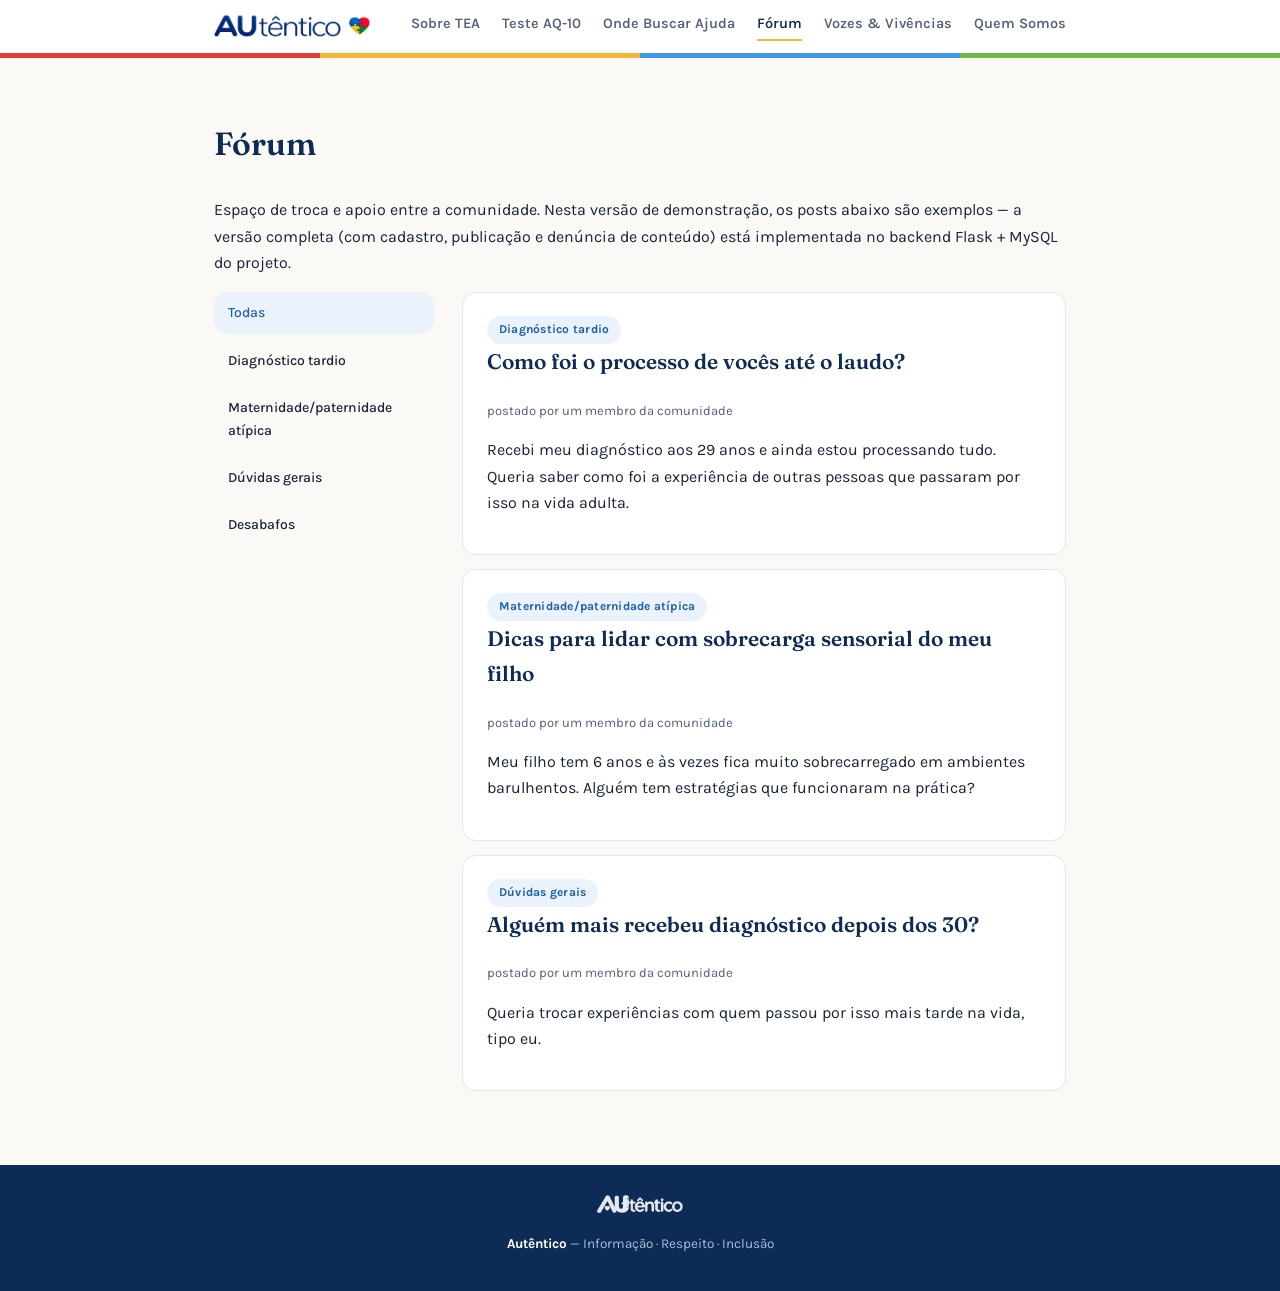
==== forum.html @ 7d934f45 "Add files via upload" ====
<!DOCTYPE html>
<html lang="pt-BR">
<head>
<meta charset="UTF-8">
<meta name="viewport" content="width=device-width, initial-scale=1.0">
<title>Fórum — Autêntico</title>
<link rel="stylesheet" href="assets/css/style.css">
<link rel="icon" href="assets/img/logo-icon.png">
</head>
<body>

<header class="site-header">
  <div class="container">
    <a href="index.html" class="brand"><img src="assets/img/logo-wordmark-texto.png" alt="Autêntico" class="brand-wordmark"><img src="assets/img/coracao-puzzle.png" alt="" class="brand-coracao"></a>
    <nav class="main-nav">
      <a href="sobre-tea.html">Sobre TEA</a>
      <a href="teste-aq10.html">Teste AQ-10</a>
      <a href="onde-buscar-ajuda.html">Onde Buscar Ajuda</a>
      <a href="forum.html" class="ativo">Fórum</a>
      <a href="vivencias.html">Vozes & Vivências</a>
      <a href="quem-somos.html">Quem Somos</a>
    </nav>
  </div>
</header>
<div class="tira-assinatura"><span class="v"></span><span class="a"></span><span class="az"></span><span class="g"></span></div>

<section class="page">
  <div class="container">
    <h2>Fórum</h2>
    <p>Espaço de troca e apoio entre a comunidade. Nesta versão de demonstração, os posts abaixo são exemplos — a versão completa (com cadastro, publicação e denúncia de conteúdo) está implementada no backend Flask + MySQL do projeto.</p>

    <div class="forum-layout">
      <aside>
        <div class="categorias-list">
          <a href="#" class="ativo">Todas</a>
          <a href="#">Diagnóstico tardio</a>
          <a href="#">Maternidade/paternidade atípica</a>
          <a href="#">Dúvidas gerais</a>
          <a href="#">Desabafos</a>
        </div>
      </aside>

      <div>
        <div class="card">
          <span class="tag">Diagnóstico tardio</span>
          <h3>Como foi o processo de vocês até o laudo?</h3>
          <p class="post-meta">postado por um membro da comunidade</p>
          <p>Recebi meu diagnóstico aos 29 anos e ainda estou processando tudo. Queria saber como foi a experiência de outras pessoas que passaram por isso na vida adulta.</p>
        </div>

        <div class="card">
          <span class="tag">Maternidade/paternidade atípica</span>
          <h3>Dicas para lidar com sobrecarga sensorial do meu filho</h3>
          <p class="post-meta">postado por um membro da comunidade</p>
          <p>Meu filho tem 6 anos e às vezes fica muito sobrecarregado em ambientes barulhentos. Alguém tem estratégias que funcionaram na prática?</p>
        </div>

        <div class="card">
          <span class="tag">Dúvidas gerais</span>
          <h3>Alguém mais recebeu diagnóstico depois dos 30?</h3>
          <p class="post-meta">postado por um membro da comunidade</p>
          <p>Queria trocar experiências com quem passou por isso mais tarde na vida, tipo eu.</p>
        </div>
      </div>
    </div>
  </div>
</section>

<footer class="site-footer">
  <div class="container">
    <img src="assets/img/logo-wordmark.png" alt="Autêntico" class="footer-logo">
    <p><strong>Autêntico</strong> — Informação · Respeito · Inclusão</p>
  </div>
</footer>

</body>
</html>
---- assets/css/style.css ----
/* ============================================
   Autêntico — identidade visual própria
   Paleta extraída da logo: azul-noite (letras), e o
   quarteto de cores das peças (vermelho, amarelo, azul, verde)
   usado como assinatura recorrente — nunca como wallpaper.
   ============================================ */

@import url('https://fonts.googleapis.com/css2?family=Fraunces:opsz,wght@9..144,400;9..144,500;9..144,600;9..144,700&family=Karla:wght@400;500;600;700&display=swap');

:root {
  --noite: #0D2B54;
  --azul: #1D5FA8;
  --azul-vivo: #2E86DE;
  --azul-claro: #EAF3FC;
  --areia: #FAF9F6;

  /* quarteto das peças do logo — usar com moderação */
  --peca-vermelho: #DE3B3B;
  --peca-amarelo: #F2B632;
  --peca-azul: #3D9BE9;
  --peca-verde: #6FB93F;

  --texto: #182238;
  --texto-suave: #52607A;
  --linha: #E1E7EF;
  --radius: 14px;
  --serif: 'Fraunces', Georgia, serif;
  --sans: 'Karla', -apple-system, Segoe UI, sans-serif;
}

* { box-sizing: border-box; }
html { scroll-behavior: smooth; }

body {
  margin: 0;
  font-family: var(--sans);
  color: var(--texto);
  background: var(--areia);
  line-height: 1.65;
}

a { color: inherit; }
img { max-width: 100%; display: block; }

.container {
  max-width: 900px;
  margin: 0 auto;
  padding: 0 24px;
}

/* ---------- Tira de assinatura (as 4 cores do logo) ---------- */
.tira-assinatura {
  height: 5px;
  display: flex;
}
.tira-assinatura span { flex: 1; }
.tira-assinatura .v { background: var(--peca-vermelho); }
.tira-assinatura .a { background: var(--peca-amarelo); }
.tira-assinatura .az { background: var(--peca-azul); }
.tira-assinatura .g { background: var(--peca-verde); }

/* ---------- Header ---------- */
.site-header {
  background: #FFFFFF;
  color: var(--texto);
  box-shadow: 0 1px 0 var(--linha);
}

.site-header .container {
  display: flex;
  align-items: center;
  justify-content: space-between;
  padding-top: 12px;
  padding-bottom: 12px;
  gap: 20px;
  flex-wrap: wrap;
}

.brand {
  display: flex;
  align-items: center;
  gap: 8px;
  text-decoration: none;
}

.brand img.brand-wordmark {
  height: 24px;
  width: auto;
}

.brand img.brand-coracao {
  height: 18px;
  width: auto;
}

.brand .brand-nome {
  font-family: var(--serif);
  font-size: 21px;
  font-weight: 600;
  letter-spacing: 0.01em;
}

nav.main-nav {
  display: flex;
  gap: 22px;
  flex-wrap: wrap;
}

nav.main-nav a {
  color: var(--texto-suave);
  text-decoration: none;
  font-size: 14.5px;
  font-weight: 600;
  position: relative;
  padding-bottom: 3px;
}

nav.main-nav a:hover,
nav.main-nav a.ativo {
  color: var(--noite);
}

nav.main-nav a.ativo {
  border-bottom: 2px solid var(--peca-amarelo);
}

/* ---------- Hero ---------- */
.hero {
  padding: 56px 0 60px;
  border-bottom: 1px solid var(--linha);
  position: relative;
  overflow: hidden;
  text-align: center;
}

.hero .container {
  display: flex;
  flex-direction: column;
  align-items: center;
}

.hero .logo-mark {
  margin-bottom: 10px;
  display: flex;
  align-items: center;
  justify-content: center;
  flex-wrap: wrap;
  gap: 14px;
}

.hero .logo-mark img.wordmark-img {
  width: auto;
  max-height: clamp(56px, 9vw, 96px);
}

.hero .logo-mark img.coracao-img {
  width: auto;
  height: clamp(40px, 6.5vw, 68px);
}

.wordmark {
  display: flex;
  align-items: center;
  justify-content: center;
  gap: 2px;
  margin-bottom: 6px;
}

.wordmark img {
  height: clamp(64px, 11vw, 108px);
  width: auto;
}

.wordmark .wordmark-texto {
  font-family: var(--serif);
  font-weight: 700;
  font-size: clamp(38px, 8.2vw, 80px);
  text-transform: uppercase;
  color: var(--noite);
  letter-spacing: -0.01em;
  line-height: 1;
  transform: translateY(2px);
}

.slogan-mini {
  display: flex;
  align-items: center;
  justify-content: center;
  gap: 10px;
  font-size: 13px;
  font-weight: 700;
  letter-spacing: 0.14em;
  color: var(--azul);
  margin: 0 0 28px;
}
.slogan-mini span { color: var(--peca-vermelho); margin: 0 8px; }
.slogan-mini img { height: 22px; width: auto; }

.hero .texto-hero {
  max-width: 640px;
}

.hero h1 {
  font-family: var(--serif);
  font-size: clamp(36px, 5.5vw, 54px);
  font-weight: 600;
  line-height: 1.12;
  margin: 0 0 20px;
  color: var(--noite);
}

.hero .lead {
  font-size: 18.5px;
  color: var(--texto-suave);
  margin: 0 0 18px;
}

.hero p { max-width: 58ch; margin-left: auto; margin-right: auto; }

.cta-row {
  display: flex;
  flex-wrap: wrap;
  justify-content: center;
  gap: 12px;
  margin-top: 26px;
}

/* ---------- Buttons ---------- */
.btn {
  display: inline-block;
  padding: 13px 24px;
  border-radius: 100px;
  text-decoration: none;
  font-weight: 700;
  font-size: 14.5px;
  border: 1.5px solid transparent;
  cursor: pointer;
  font-family: var(--sans);
  transition: transform .12s ease, box-shadow .12s ease;
}

.btn-primary {
  background: var(--peca-amarelo);
  color: var(--noite);
}
.btn-primary:hover { transform: translateY(-1px); box-shadow: 0 6px 16px rgba(242,182,50,.35); }

.btn-outline {
  background: #fff;
  border-color: var(--azul);
  color: var(--azul);
}
.btn-outline:hover { background: var(--azul-claro); }

/* ---------- Sections ---------- */
section.page {
  padding: 60px 0;
}

section.page h2 {
  font-family: var(--serif);
  font-size: 32px;
  font-weight: 600;
  color: var(--noite);
  margin-top: 0;
}

section.page h3 {
  font-family: var(--serif);
  font-size: 21px;
  font-weight: 600;
  color: var(--noite);
}

.stat-row {
  display: grid;
  grid-template-columns: repeat(auto-fit, minmax(220px, 1fr));
  gap: 18px;
  margin: 32px 0;
}

.stat-card {
  background: #fff;
  border: 1px solid var(--linha);
  border-top: 4px solid var(--azul-vivo);
  border-radius: var(--radius);
  padding: 22px;
}

.stat-card:nth-child(2) { border-top-color: var(--peca-amarelo); }
.stat-card:nth-child(3) { border-top-color: var(--peca-verde); }

.stat-card .num {
  font-family: var(--serif);
  font-size: 36px;
  font-weight: 600;
  color: var(--noite);
  display: block;
}

.stat-card p { margin: 6px 0 0; font-size: 14px; color: var(--texto-suave); }

/* ---------- Cards ---------- */
.card {
  background: #fff;
  border: 1px solid var(--linha);
  border-radius: var(--radius);
  padding: 22px 24px;
  margin-bottom: 14px;
}

.card h3 { margin-top: 0; }

.tag {
  display: inline-block;
  font-size: 12px;
  font-weight: 700;
  padding: 4px 12px;
  border-radius: 100px;
  background: var(--azul-claro);
  color: var(--azul);
  margin-right: 6px;
  letter-spacing: 0.02em;
}

/* ---------- Disclaimer ---------- */
.disclaimer {
  background: #FFF7E6;
  border-left: 5px solid var(--peca-amarelo);
  border-radius: 0 var(--radius) var(--radius) 0;
  padding: 22px 24px;
  margin-bottom: 32px;
}

.disclaimer h2 { margin-top: 0; font-size: 22px; }

/* ---------- Filtros ---------- */
.filtros {
  display: flex;
  gap: 8px;
  flex-wrap: wrap;
  margin: 20px 0 28px;
}

.filtro-btn {
  border: 1.5px solid var(--linha);
  background: #fff;
  border-radius: 100px;
  padding: 8px 18px;
  font-size: 13.5px;
  font-weight: 600;
  cursor: pointer;
  font-family: var(--sans);
  color: var(--texto);
}

.filtro-btn.ativo {
  background: var(--noite);
  color: #fff;
  border-color: var(--noite);
}

/* ---------- Teste AQ10 ---------- */
.pergunta {
  border-bottom: 1px solid var(--linha);
  padding: 20px 0;
}

.pergunta p.enunciado {
  font-weight: 600;
  margin: 0 0 12px;
}

.opcoes { display: flex; gap: 24px; }

.opcoes label {
  display: flex;
  align-items: center;
  gap: 8px;
  cursor: pointer;
  font-size: 15px;
}

#resultado-box {
  display: none;
  background: var(--azul-claro);
  border-radius: var(--radius);
  padding: 30px;
  text-align: left;
  margin-top: 24px;
  border-top: 5px solid var(--peca-amarelo);
}

#resultado-box .pontuacao {
  font-family: var(--serif);
  font-size: 30px;
  font-weight: 600;
  color: var(--noite);
}

.progress-track {
  height: 6px;
  background: var(--linha);
  border-radius: 4px;
  overflow: hidden;
  margin-bottom: 8px;
}
.progress-fill {
  height: 100%;
  background: linear-gradient(90deg, var(--peca-azul), var(--peca-verde));
  width: 0%;
  transition: width .25s ease;
}
.progress-label {
  font-size: 13px;
  color: var(--texto-suave);
  margin-bottom: 24px;
}

/* ---------- Fórum ---------- */
.forum-layout {
  display: grid;
  grid-template-columns: 220px 1fr;
  gap: 28px;
}

@media (max-width: 720px) {
  .forum-layout { grid-template-columns: 1fr; }
  .opcoes { gap: 14px; }
  .hero .logo-mark img { max-width: 180px; }
}

.categorias-list {
  display: flex;
  flex-direction: column;
  gap: 6px;
}

.categorias-list a {
  padding: 9px 14px;
  border-radius: var(--radius);
  text-decoration: none;
  font-size: 14px;
  font-weight: 500;
  color: var(--texto);
}
.categorias-list a.ativo,
.categorias-list a:hover {
  background: var(--azul-claro);
  color: var(--azul);
}

.post-meta { font-size: 13px; color: var(--texto-suave); margin: 2px 0 10px; }

/* ---------- Equipe ---------- */
.equipe-grid {
  display: grid;
  grid-template-columns: repeat(auto-fit, minmax(180px, 1fr));
  gap: 18px;
  margin: 24px 0 32px;
}

.membro {
  text-align: center;
  background: #fff;
  border: 1px solid var(--linha);
  border-radius: var(--radius);
  padding: 24px 14px;
}

.avatar {
  width: 54px;
  height: 54px;
  border-radius: 50%;
  background: linear-gradient(135deg, var(--noite), var(--azul-vivo));
  margin: 0 auto 12px;
  display: flex;
  align-items: center;
  justify-content: center;
  color: #fff;
  font-family: var(--serif);
  font-weight: 600;
  font-size: 18px;
}

.avatar-foto {
  width: 120px;
  height: 120px;
  border-radius: 50%;
  margin: 0 auto 12px;
  object-fit: cover;
  object-position: top;
  border: 3px solid var(--azul-vivo);
  display: block;
}

.motivacao-box {
  background: var(--noite);
  color: #E4EEF9;
  border-radius: var(--radius);
  padding: 30px;
  position: relative;
  overflow: hidden;
}
.motivacao-box h3 { color: #fff; }

/* ---------- Footer ---------- */
.site-footer {
  background: var(--noite);
  color: #A9BFDA;
  text-align: center;
  padding: 30px 0 22px;
  font-size: 13.5px;
}

.site-footer strong { color: #fff; }
.site-footer .footer-logo { height: 24px; width: auto; margin: 0 auto 14px; filter: brightness(0) invert(1); opacity: .9; }

.aviso-fonte {
  font-size: 13px;
  color: var(--texto-suave);
  border-top: 1px dashed var(--linha);
  margin-top: 28px;
  padding-top: 16px;
}
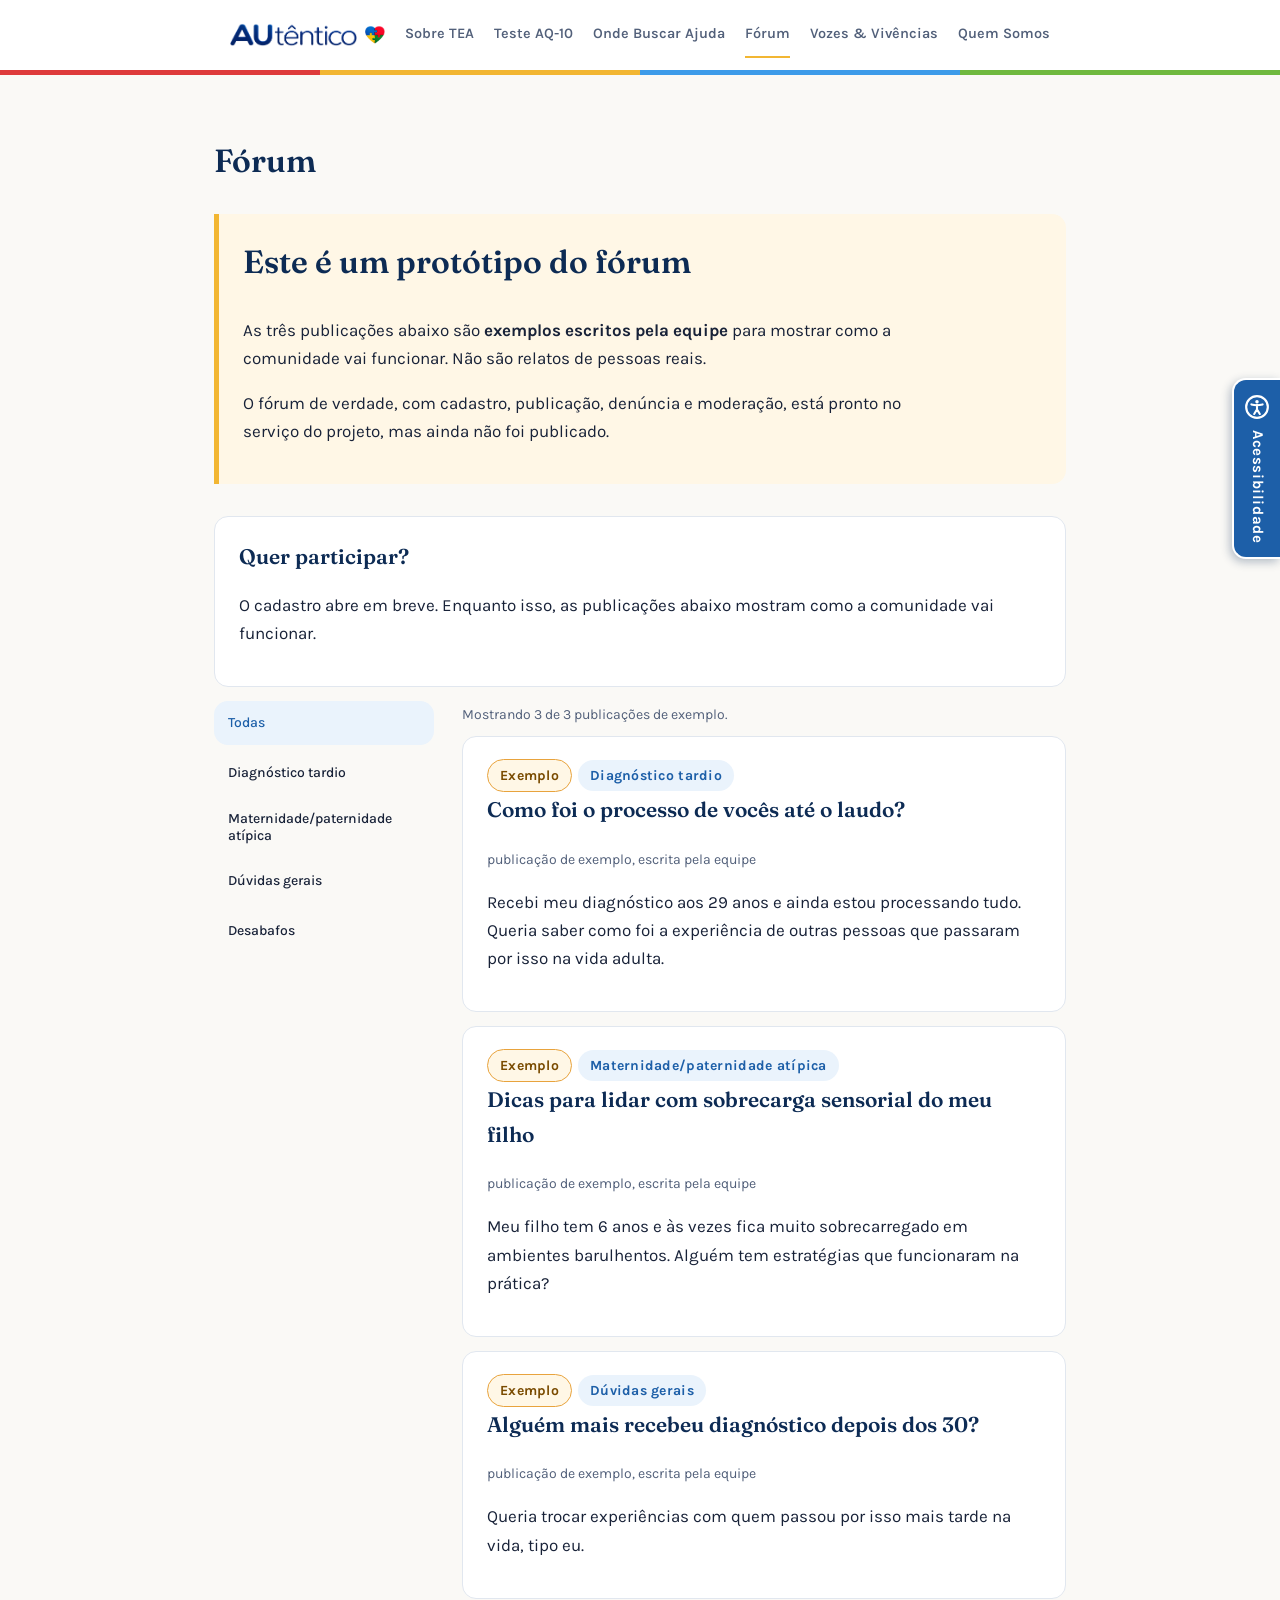
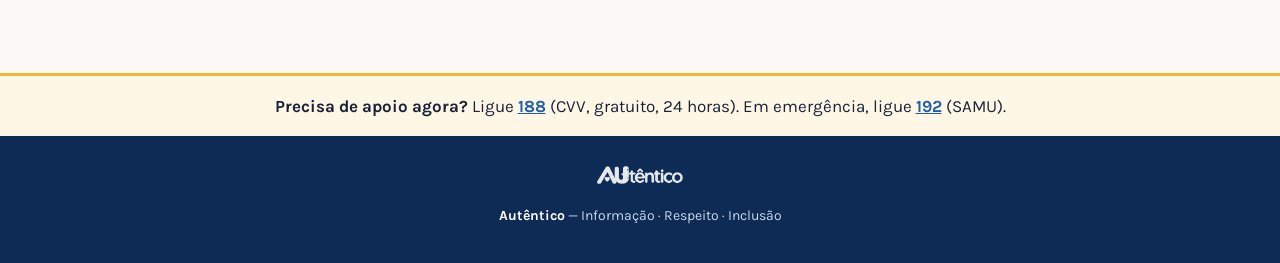
==== commit d8d1cc49: "Atualiza o site" ====
--- a/forum.html
+++ b/forum.html
@@ -6,65 +6,94 @@
 <title>Fórum — Autêntico</title>
 <link rel="stylesheet" href="assets/css/style.css">
 <link rel="icon" href="assets/img/logo-icon.png">
+<script src="assets/js/acessibilidade.js"></script>
 </head>
 <body>
 
+<a class="pular" href="#conteudo">Pular para o conteúdo</a>
+
 <header class="site-header">
   <div class="container">
-    <a href="index.html" class="brand"><img src="assets/img/logo-wordmark-texto.png" alt="Autêntico" class="brand-wordmark"><img src="assets/img/coracao-puzzle.png" alt="" class="brand-coracao"></a>
-    <nav class="main-nav">
+    <a href="index.html" class="brand" aria-label="Autêntico, página inicial"><img src="assets/img/logo-wordmark-texto.png" alt="Autêntico" class="brand-wordmark"><img src="assets/img/coracao-puzzle.png" alt="" class="brand-coracao"></a>
+    <nav class="main-nav" aria-label="Navegação principal">
       <a href="sobre-tea.html">Sobre TEA</a>
       <a href="teste-aq10.html">Teste AQ-10</a>
       <a href="onde-buscar-ajuda.html">Onde Buscar Ajuda</a>
-      <a href="forum.html" class="ativo">Fórum</a>
-      <a href="vivencias.html">Vozes & Vivências</a>
+      <a href="forum.html" class="ativo" aria-current="page">Fórum</a>
+      <a href="vivencias.html">Vozes &amp; Vivências</a>
       <a href="quem-somos.html">Quem Somos</a>
     </nav>
   </div>
 </header>
-<div class="tira-assinatura"><span class="v"></span><span class="a"></span><span class="az"></span><span class="g"></span></div>
+<div class="tira-assinatura" aria-hidden="true"><span class="v"></span><span class="a"></span><span class="az"></span><span class="g"></span></div>
+
+<main id="conteudo" tabindex="-1">
 
 <section class="page">
   <div class="container">
-    <h2>Fórum</h2>
-    <p>Espaço de troca e apoio entre a comunidade. Nesta versão de demonstração, os posts abaixo são exemplos — a versão completa (com cadastro, publicação e denúncia de conteúdo) está implementada no backend Flask + MySQL do projeto.</p>
+    <h1>Fórum</h1>
+    <div class="disclaimer" role="note">
+      <h2>Este é um protótipo do fórum</h2>
+      <p>As três publicações abaixo são <strong>exemplos escritos pela equipe</strong> para mostrar como a comunidade vai funcionar. Não são relatos de pessoas reais.</p>
+      <p id="aviso-servico">O fórum de verdade, com cadastro, publicação, denúncia e moderação, está pronto no serviço do projeto, mas ainda não foi publicado.</p>
+    </div>
+
+    <div class="card" id="entrada-forum">
+      <h2 class="sub">Quer participar?</h2>
+      <p id="entrada-texto">O cadastro abre em breve. Enquanto isso, as publicações abaixo mostram como a comunidade vai funcionar.</p>
+      <p id="entrada-botoes" class="acoes-entrada" hidden>
+        <a class="btn btn-primary" id="link-cadastro" href="#">Cadastrar</a>
+        <a class="btn btn-outline" id="link-login" href="#">Entrar</a>
+        <a class="btn btn-outline" id="link-forum" href="#">Ir para o fórum</a>
+      </p>
+    </div>
 
     <div class="forum-layout">
       <aside>
-        <div class="categorias-list">
-          <a href="#" class="ativo">Todas</a>
-          <a href="#">Diagnóstico tardio</a>
-          <a href="#">Maternidade/paternidade atípica</a>
-          <a href="#">Dúvidas gerais</a>
-          <a href="#">Desabafos</a>
+        <div class="categorias-list" id="categorias" role="group" aria-label="Filtrar por categoria">
+          <button type="button" class="cat-btn" aria-pressed="true" data-cat="todas">Todas</button>
+          <button type="button" class="cat-btn" aria-pressed="false" data-cat="Diagnóstico tardio">Diagnóstico tardio</button>
+          <button type="button" class="cat-btn" aria-pressed="false" data-cat="Maternidade/paternidade atípica">Maternidade/paternidade atípica</button>
+          <button type="button" class="cat-btn" aria-pressed="false" data-cat="Dúvidas gerais">Dúvidas gerais</button>
+          <button type="button" class="cat-btn" aria-pressed="false" data-cat="Desabafos">Desabafos</button>
         </div>
       </aside>
 
-      <div>
-        <div class="card">
-          <span class="tag">Diagnóstico tardio</span>
+      <div id="lista-posts">
+        <h2 class="sr-only">Publicações</h2>
+        <p class="post-meta" id="status-posts" role="status">Mostrando 3 de 3 publicações de exemplo.</p>
+        <div class="card" data-cat="Diagnóstico tardio">
+          <span class="tag tag-exemplo">Exemplo</span><span class="tag">Diagnóstico tardio</span>
           <h3>Como foi o processo de vocês até o laudo?</h3>
-          <p class="post-meta">postado por um membro da comunidade</p>
+          <p class="post-meta">publicação de exemplo, escrita pela equipe</p>
           <p>Recebi meu diagnóstico aos 29 anos e ainda estou processando tudo. Queria saber como foi a experiência de outras pessoas que passaram por isso na vida adulta.</p>
         </div>
 
-        <div class="card">
-          <span class="tag">Maternidade/paternidade atípica</span>
+        <div class="card" data-cat="Maternidade/paternidade atípica">
+          <span class="tag tag-exemplo">Exemplo</span><span class="tag">Maternidade/paternidade atípica</span>
           <h3>Dicas para lidar com sobrecarga sensorial do meu filho</h3>
-          <p class="post-meta">postado por um membro da comunidade</p>
+          <p class="post-meta">publicação de exemplo, escrita pela equipe</p>
           <p>Meu filho tem 6 anos e às vezes fica muito sobrecarregado em ambientes barulhentos. Alguém tem estratégias que funcionaram na prática?</p>
         </div>
 
-        <div class="card">
-          <span class="tag">Dúvidas gerais</span>
+        <div class="card" data-cat="Dúvidas gerais">
+          <span class="tag tag-exemplo">Exemplo</span><span class="tag">Dúvidas gerais</span>
           <h3>Alguém mais recebeu diagnóstico depois dos 30?</h3>
-          <p class="post-meta">postado por um membro da comunidade</p>
+          <p class="post-meta">publicação de exemplo, escrita pela equipe</p>
           <p>Queria trocar experiências com quem passou por isso mais tarde na vida, tipo eu.</p>
         </div>
       </div>
     </div>
   </div>
 </section>
+
+</main>
+
+<aside class="apoio-agora" aria-label="Apoio emocional">
+  <div class="container">
+    <p><strong>Precisa de apoio agora?</strong> Ligue <a href="tel:188">188</a> (CVV, gratuito, 24 horas). Em emergência, ligue <a href="tel:192">192</a> (SAMU).</p>
+  </div>
+</aside>
 
 <footer class="site-footer">
   <div class="container">
@@ -73,5 +102,34 @@
   </div>
 </footer>
 
+
+<script>
+const catBotoes = document.querySelectorAll(".cat-btn");
+const posts = document.querySelectorAll("#lista-posts .card");
+const statusPosts = document.getElementById("status-posts");
+
+document.getElementById("categorias").addEventListener("click", (e) => {
+  const botao = e.target.closest(".cat-btn");
+  if (!botao) return;
+
+  catBotoes.forEach((b) => b.setAttribute("aria-pressed", String(b === botao)));
+
+  const cat = botao.dataset.cat;
+  let visiveis = 0;
+  posts.forEach((post) => {
+    const mostrar = cat === "todas" || post.dataset.cat === cat;
+    post.hidden = !mostrar;
+    if (mostrar) visiveis++;
+  });
+
+  statusPosts.textContent =
+    visiveis === 0
+      ? "Nenhuma publicação de exemplo nesta categoria."
+      : `Mostrando ${visiveis} de ${posts.length} publicações de exemplo.`;
+});
+</script>
+
+<script src="assets/js/config.js"></script>
+<script src="assets/js/forum-entrada.js"></script>
 </body>
 </html>
--- a/assets/css/style.css
+++ b/assets/css/style.css
@@ -37,6 +37,7 @@
   color: var(--texto);
   background: var(--areia);
   line-height: 1.65;
+  font-size: 1.0625rem;
 }
 
 a { color: inherit; }
@@ -67,9 +68,10 @@
 }
 
 .site-header .container {
-  display: flex;
-  align-items: center;
-  justify-content: space-between;
+  max-width: 1160px;
+  display: flex;
+  align-items: center;
+  justify-content: center;
   padding-top: 12px;
   padding-bottom: 12px;
   gap: 20px;
@@ -95,29 +97,30 @@
 
 .brand .brand-nome {
   font-family: var(--serif);
-  font-size: 21px;
+  font-size: 1.3125rem;
   font-weight: 600;
   letter-spacing: 0.01em;
 }
 
 nav.main-nav {
   display: flex;
-  gap: 22px;
+  gap: 20px;
   flex-wrap: wrap;
 }
 
 nav.main-nav a {
   color: var(--texto-suave);
   text-decoration: none;
-  font-size: 14.5px;
+  font-size: 0.9062rem;
   font-weight: 600;
   position: relative;
-  padding-bottom: 3px;
+  padding: 10px 0;
+  display: inline-block;
 }
 
 nav.main-nav a:hover,
 nav.main-nav a.ativo {
-  color: var(--noite);
+  border-bottom: 3px solid var(--azul);
 }
 
 nav.main-nav a.ativo {
@@ -174,7 +177,7 @@
 .wordmark .wordmark-texto {
   font-family: var(--serif);
   font-weight: 700;
-  font-size: clamp(38px, 8.2vw, 80px);
+  font-size: clamp(2.375rem, 8.2vw, 5rem);
   text-transform: uppercase;
   color: var(--noite);
   letter-spacing: -0.01em;
@@ -187,7 +190,7 @@
   align-items: center;
   justify-content: center;
   gap: 10px;
-  font-size: 13px;
+  font-size: 0.875rem;
   font-weight: 700;
   letter-spacing: 0.14em;
   color: var(--azul);
@@ -202,7 +205,7 @@
 
 .hero h1 {
   font-family: var(--serif);
-  font-size: clamp(36px, 5.5vw, 54px);
+  font-size: clamp(2.25rem, 5.5vw, 3.375rem);
   font-weight: 600;
   line-height: 1.12;
   margin: 0 0 20px;
@@ -210,7 +213,7 @@
 }
 
 .hero .lead {
-  font-size: 18.5px;
+  font-size: 1.1562rem;
   color: var(--texto-suave);
   margin: 0 0 18px;
 }
@@ -232,7 +235,7 @@
   border-radius: 100px;
   text-decoration: none;
   font-weight: 700;
-  font-size: 14.5px;
+  font-size: 0.9062rem;
   border: 1.5px solid transparent;
   cursor: pointer;
   font-family: var(--sans);
@@ -257,9 +260,10 @@
   padding: 60px 0;
 }
 
+section.page h1,
 section.page h2 {
   font-family: var(--serif);
-  font-size: 32px;
+  font-size: 2rem;
   font-weight: 600;
   color: var(--noite);
   margin-top: 0;
@@ -267,7 +271,7 @@
 
 section.page h3 {
   font-family: var(--serif);
-  font-size: 21px;
+  font-size: 1.3125rem;
   font-weight: 600;
   color: var(--noite);
 }
@@ -292,13 +296,13 @@
 
 .stat-card .num {
   font-family: var(--serif);
-  font-size: 36px;
+  font-size: 2.25rem;
   font-weight: 600;
   color: var(--noite);
   display: block;
 }
 
-.stat-card p { margin: 6px 0 0; font-size: 14px; color: var(--texto-suave); }
+.stat-card p { margin: 6px 0 0; font-size: 0.875rem; color: var(--texto-suave); }
 
 /* ---------- Cards ---------- */
 .card {
@@ -313,7 +317,7 @@
 
 .tag {
   display: inline-block;
-  font-size: 12px;
+  font-size: 0.875rem;
   font-weight: 700;
   padding: 4px 12px;
   border-radius: 100px;
@@ -332,7 +336,7 @@
   margin-bottom: 32px;
 }
 
-.disclaimer h2 { margin-top: 0; font-size: 22px; }
+.disclaimer h2 { margin-top: 0; font-size: 1.375rem; }
 
 /* ---------- Filtros ---------- */
 .filtros {
@@ -346,15 +350,17 @@
   border: 1.5px solid var(--linha);
   background: #fff;
   border-radius: 100px;
-  padding: 8px 18px;
-  font-size: 13.5px;
+  padding: 10px 18px;
+  min-height: 44px;
+  font-size: 0.875rem;
   font-weight: 600;
   cursor: pointer;
   font-family: var(--sans);
   color: var(--texto);
 }
 
-.filtro-btn.ativo {
+.filtro-btn.ativo,
+.filtro-btn[aria-pressed="true"] {
   background: var(--noite);
   color: #fff;
   border-color: var(--noite);
@@ -378,11 +384,10 @@
   align-items: center;
   gap: 8px;
   cursor: pointer;
-  font-size: 15px;
+  font-size: 0.9375rem;
 }
 
 #resultado-box {
-  display: none;
   background: var(--azul-claro);
   border-radius: var(--radius);
   padding: 30px;
@@ -393,7 +398,7 @@
 
 #resultado-box .pontuacao {
   font-family: var(--serif);
-  font-size: 30px;
+  font-size: 1.875rem;
   font-weight: 600;
   color: var(--noite);
 }
@@ -412,7 +417,7 @@
   transition: width .25s ease;
 }
 .progress-label {
-  font-size: 13px;
+  font-size: 0.875rem;
   color: var(--texto-suave);
   margin-bottom: 24px;
 }
@@ -436,21 +441,32 @@
   gap: 6px;
 }
 
-.categorias-list a {
+.categorias-list a,
+.categorias-list button.cat-btn {
+  display: block;
+  width: 100%;
+  text-align: left;
+  border: none;
+  background: transparent;
+  font-family: var(--sans);
+  min-height: 44px;
+  cursor: pointer;
   padding: 9px 14px;
   border-radius: var(--radius);
   text-decoration: none;
-  font-size: 14px;
+  font-size: 0.875rem;
   font-weight: 500;
   color: var(--texto);
 }
 .categorias-list a.ativo,
-.categorias-list a:hover {
+.categorias-list a:hover,
+.categorias-list button.cat-btn[aria-pressed="true"],
+.categorias-list button.cat-btn:hover {
   background: var(--azul-claro);
   color: var(--azul);
 }
 
-.post-meta { font-size: 13px; color: var(--texto-suave); margin: 2px 0 10px; }
+.post-meta { font-size: 0.875rem; color: var(--texto-suave); margin: 2px 0 10px; }
 
 /* ---------- Equipe ---------- */
 .equipe-grid {
@@ -480,7 +496,7 @@
   color: #fff;
   font-family: var(--serif);
   font-weight: 600;
-  font-size: 18px;
+  font-size: 1.125rem;
 }
 
 .avatar-foto {
@@ -507,19 +523,406 @@
 /* ---------- Footer ---------- */
 .site-footer {
   background: var(--noite);
-  color: #A9BFDA;
+  color: #C9D8EC;
   text-align: center;
   padding: 30px 0 22px;
-  font-size: 13.5px;
+  font-size: 0.875rem;
 }
 
 .site-footer strong { color: #fff; }
 .site-footer .footer-logo { height: 24px; width: auto; margin: 0 auto 14px; filter: brightness(0) invert(1); opacity: .9; }
 
 .aviso-fonte {
-  font-size: 13px;
+  font-size: 0.875rem;
   color: var(--texto-suave);
   border-top: 1px dashed var(--linha);
   margin-top: 28px;
   padding-top: 16px;
 }
+
+/* ============================================
+   ACESSIBILIDADE
+   ============================================ */
+
+[hidden] { display: none !important; }
+
+.sr-only {
+  position: absolute;
+  width: 1px;
+  height: 1px;
+  padding: 0;
+  margin: -1px;
+  overflow: hidden;
+  clip: rect(0, 0, 0, 0);
+  white-space: nowrap;
+  border: 0;
+}
+
+/* Link "pular para o conteúdo" */
+.pular {
+  position: absolute;
+  left: 12px;
+  top: -80px;
+  z-index: 200;
+  background: var(--noite);
+  color: #fff;
+  padding: 12px 18px;
+  border-radius: 0 0 10px 10px;
+  font-weight: 700;
+  text-decoration: none;
+}
+.pular:focus { top: 0; }
+
+/* Foco visível em tudo que é interativo */
+:focus-visible {
+  outline: 3px solid var(--azul-vivo);
+  outline-offset: 3px;
+}
+.btn-primary:focus-visible { outline-color: var(--noite); }
+main:focus,
+[tabindex="-1"]:focus { outline: none; }
+
+/* Largura de leitura confortável */
+.page p,
+.page li { max-width: 70ch; }
+.stat-card p,
+.card p,
+.membro p { max-width: none; }
+
+/* Mensagens de erro (sempre com texto, nunca só cor) */
+.erro-msg {
+  color: #B3261E;
+  font-weight: 700;
+  margin: 12px 0 0;
+}
+
+/* Confirmação do aviso do teste */
+.aq-confirma {
+  display: flex;
+  align-items: center;
+  gap: 12px;
+  margin: 16px 0;
+  min-height: 44px;
+  font-size: 1rem;
+  cursor: pointer;
+}
+.aq-confirma input { width: 22px; height: 22px; margin: 0; flex-shrink: 0; accent-color: var(--azul); }
+
+/* ---------- Teste AQ-10: grade de respostas (formato do original) ---------- */
+.aq-intro { color: var(--texto-suave); margin: 0 0 6px; }
+.aq-instrucao { font-weight: 700; margin: 0 0 18px; }
+
+.aq-cab,
+.aq-linha {
+  display: grid;
+  grid-template-columns: minmax(0, 2.6fr) repeat(4, minmax(0, 1fr));
+  gap: 6px;
+  align-items: center;
+}
+
+.aq-cab {
+  padding: 10px 4px;
+  font-size: 0.875rem;
+  font-weight: 700;
+  color: var(--noite);
+  text-align: center;
+  line-height: 1.3;
+  border-bottom: 2px solid var(--linha);
+  border-left: 4px solid transparent;
+}
+
+.aq-linha {
+  padding: 12px 4px;
+  border-bottom: 1px solid var(--linha);
+  border-left: 4px solid transparent;
+}
+
+.aq-linha.falta {
+  background: #FDECEC;
+  border-left-color: #B3261E;
+}
+
+.aq-enunciado {
+  margin: 0;
+  padding-right: 8px;
+  font-size: 1rem;
+  font-weight: 600;
+  line-height: 1.45;
+}
+
+.aq-aviso-linha {
+  grid-column: 1 / -1;
+  margin: 0;
+  color: #B3261E;
+  font-weight: 700;
+  font-size: 0.9375rem;
+}
+
+.aq-cel {
+  display: flex;
+  justify-content: center;
+  align-items: center;
+  min-height: 44px;
+  cursor: pointer;
+}
+.aq-cel input { width: 22px; height: 22px; margin: 0; accent-color: var(--azul); }
+
+.aq-rotulo {
+  position: absolute;
+  width: 1px;
+  height: 1px;
+  margin: -1px;
+  overflow: hidden;
+  clip: rect(0, 0, 0, 0);
+  white-space: nowrap;
+}
+
+@media (max-width: 640px) {
+  .aq-cab { display: none; }
+  .aq-linha { grid-template-columns: repeat(2, minmax(0, 1fr)); }
+  .aq-enunciado { grid-column: 1 / -1; padding-right: 0; margin-bottom: 4px; }
+  .aq-cel {
+    justify-content: flex-start;
+    gap: 10px;
+    padding: 6px 10px;
+    border: 1px solid var(--linha);
+    border-radius: 10px;
+  }
+  .aq-rotulo {
+    position: static;
+    width: auto;
+    height: auto;
+    margin: 0;
+    overflow: visible;
+    clip: auto;
+    white-space: normal;
+    font-size: 0.9375rem;
+    line-height: 1.25;
+  }
+}
+
+#resultado-box h2 { margin: 0 0 10px; font-size: 1.125rem; }
+
+/* ---------- Acessibilidade: aba lateral + painel ---------- */
+html { scroll-padding-bottom: 90px; }
+
+.acess-aba {
+  position: fixed;
+  right: 0;
+  top: 42%;
+  z-index: 250;
+  width: 48px;
+  padding: 14px 0;
+  display: flex;
+  flex-direction: column;
+  align-items: center;
+  gap: 10px;
+  background: var(--azul);
+  color: #fff;
+  border: 2px solid #fff;
+  border-right: none;
+  border-radius: 14px 0 0 14px;
+  box-shadow: -2px 3px 10px rgba(13, 43, 84, 0.3);
+  font: inherit;
+  font-weight: 700;
+  font-size: 0.9375rem;
+  cursor: pointer;
+}
+.acess-aba:hover { background: var(--noite); }
+.acess-aba:focus-visible { outline: 3px solid var(--noite); outline-offset: 3px; }
+.acess-aba svg { width: 26px; height: 26px; flex-shrink: 0; }
+.acess-aba-texto {
+  writing-mode: vertical-rl;
+  letter-spacing: 0.04em;
+  line-height: 1;
+}
+
+@media (min-width: 760px) and (max-width: 1000px) {
+  main .container { padding-right: 64px; }
+}
+
+@media (max-width: 759px) {
+  .acess-aba {
+    top: auto;
+    bottom: 16px;
+    right: 14px;
+    width: 54px;
+    height: 54px;
+    padding: 0;
+    border: 2px solid #fff;
+    border-radius: 50%;
+    justify-content: center;
+  }
+  .acess-aba-texto {
+    position: absolute;
+    width: 1px;
+    height: 1px;
+    margin: -1px;
+    overflow: hidden;
+    clip: rect(0, 0, 0, 0);
+    white-space: nowrap;
+  }
+}
+
+.acess-painel {
+  position: fixed;
+  top: 0;
+  right: 0;
+  bottom: 0;
+  z-index: 300;
+  width: min(350px, 92vw);
+  overflow-y: auto;
+  background: #fff;
+  color: var(--texto);
+  border-left: 1px solid var(--linha);
+  box-shadow: -8px 0 28px rgba(13, 43, 84, 0.22);
+  padding: 18px 18px 28px;
+}
+.acess-topo {
+  display: flex;
+  align-items: center;
+  justify-content: space-between;
+  gap: 12px;
+  margin-bottom: 18px;
+}
+.acess-titulo {
+  font-family: var(--serif);
+  font-size: 1.375rem;
+  font-weight: 600;
+  color: var(--noite);
+}
+.acess-lista { display: flex; flex-direction: column; gap: 12px; }
+.acess-grupo {
+  display: flex;
+  align-items: center;
+  gap: 8px;
+  flex-wrap: wrap;
+}
+.acess-grupo .rot { font-weight: 700; width: 100%; }
+.acess-btn {
+  min-height: 44px;
+  min-width: 44px;
+  padding: 8px 14px;
+  border: 1.5px solid var(--azul);
+  background: #fff;
+  color: var(--azul);
+  border-radius: 10px;
+  font: inherit;
+  font-weight: 700;
+  cursor: pointer;
+}
+.acess-btn:hover { background: var(--azul-claro); }
+.acess-btn[aria-pressed="true"] { background: var(--azul); color: #fff; }
+.acess-opcao {
+  display: flex;
+  align-items: center;
+  justify-content: space-between;
+  gap: 12px;
+  width: 100%;
+  text-align: left;
+}
+.acess-estado { font-size: 0.875rem; font-weight: 700; }
+.acess-nivel { min-width: 4em; text-align: center; font-weight: 700; }
+
+/* ---------- Fonte simples ---------- */
+html.fonte-simples { --serif: var(--sans); }
+html.fonte-simples body { line-height: 1.8; letter-spacing: 0.01em; }
+
+/* ---------- Modo calmo (menos cor, sem movimento) ---------- */
+html.modo-calmo *,
+html.modo-calmo *::before,
+html.modo-calmo *::after {
+  animation: none !important;
+  transition: none !important;
+  scroll-behavior: auto !important;
+}
+html.modo-calmo body { filter: saturate(0.5); }
+html.modo-calmo .tira-assinatura { opacity: 0.5; }
+html.modo-calmo .btn-primary:hover { transform: none; box-shadow: none; }
+
+@media (prefers-reduced-motion: reduce) {
+  *, *::before, *::after {
+    animation: none !important;
+    transition: none !important;
+    scroll-behavior: auto !important;
+  }
+  .btn-primary:hover { transform: none; box-shadow: none; }
+}
+
+/* ---------- Alto contraste ---------- */
+html.alto-contraste {
+  --noite: #000;
+  --azul: #00338D;
+  --azul-vivo: #00338D;
+  --azul-claro: #FFFFFF;
+  --areia: #FFFFFF;
+  --texto: #000;
+  --texto-suave: #000;
+  --linha: #000;
+}
+html.alto-contraste body { background: #fff; color: #000; }
+html.alto-contraste a { text-decoration: underline; }
+html.alto-contraste .site-header { box-shadow: 0 2px 0 #000; }
+html.alto-contraste nav.main-nav a { color: #000; }
+html.alto-contraste nav.main-nav a.ativo { background: #FFD400; border-bottom-color: #000; }
+html.alto-contraste .btn { border: 2px solid #000; }
+html.alto-contraste .btn-primary { background: #FFD400; color: #000; }
+html.alto-contraste .btn-outline { background: #fff; color: #000; border-color: #000; }
+html.alto-contraste .card,
+html.alto-contraste .stat-card,
+html.alto-contraste .membro,
+html.alto-contraste .aq-linha,
+html.alto-contraste #resultado-box { border: 2px solid #000; background: #fff; }
+html.alto-contraste .aq-linha { border-width: 0 0 2px 4px; }
+html.alto-contraste .tag { background: #fff; color: #000; border: 1px solid #000; }
+html.alto-contraste .disclaimer { background: #fff; border: 2px solid #000; border-left-width: 8px; }
+html.alto-contraste .filtro-btn { border: 2px solid #000; color: #000; }
+html.alto-contraste .filtro-btn[aria-pressed="true"],
+html.alto-contraste .categorias-list button.cat-btn[aria-pressed="true"] { background: #000; color: #fff; }
+html.alto-contraste .slogan-mini { color: #000; }
+html.alto-contraste .progress-track { background: #fff; border: 1px solid #000; }
+html.alto-contraste .progress-fill { background: #000; }
+html.alto-contraste .site-footer,
+html.alto-contraste .motivacao-box { background: #000; color: #fff; }
+html.alto-contraste .site-footer { color: #fff; }
+html.alto-contraste :focus-visible { outline: 4px solid #000; box-shadow: 0 0 0 8px #FFD400; }
+
+section.page h2.sub { font-size: 1.3125rem; }
+.motivacao-box h2 { color: #fff; }
+html.alto-contraste .acess-aba { background: #000; color: #fff; border-color: #fff; box-shadow: none; }
+html.alto-contraste .acess-aba:focus-visible { outline: 4px solid #000; box-shadow: 0 0 0 8px #FFD400; }
+html.alto-contraste .acess-painel { background: #fff; border-left: 3px solid #000; box-shadow: none; }
+html.alto-contraste .acess-btn { border: 2px solid #000; color: #000; background: #fff; }
+html.alto-contraste .acess-btn[aria-pressed="true"] { background: #000; color: #fff; }
+
+/* ---------- Marcação de conteúdo de exemplo, rótulos de filtro, detalhes dos locais ---------- */
+.tag-exemplo {
+  background: #FFF7E6;
+  color: #7A4B00;
+  border: 1px solid #E8A33D;
+}
+
+.filtro-rotulo { font-weight: 700; margin: 18px 0 0; font-size: 0.9375rem; }
+.filtro-rotulo + .filtros { margin-top: 8px; margin-bottom: 12px; }
+
+.card .detalhe { font-size: 0.9375rem; color: var(--texto-suave); margin: 6px 0 0; }
+.card .detalhe a { color: var(--azul); }
+
+html.alto-contraste .tag-exemplo { background: #fff; color: #000; border: 2px solid #000; }
+html.alto-contraste .card .detalhe { color: #000; }
+html.alto-contraste .card .detalhe a { color: #00338D; }
+
+.acoes-entrada { display: flex; flex-wrap: wrap; gap: 10px; }
+
+/* ---------- Aviso de apoio emocional (CVV e SAMU) ---------- */
+.apoio-agora {
+  background: #FFF7E6;
+  border-top: 3px solid var(--peca-amarelo);
+  padding: 16px 0;
+  text-align: center;
+}
+.apoio-agora p { margin: 0; max-width: none; }
+.apoio-agora a { color: var(--azul); font-weight: 700; }
+
+html.alto-contraste .apoio-agora { background: #fff; border-top: 3px solid #000; }
+html.alto-contraste .apoio-agora a { color: #00338D; }
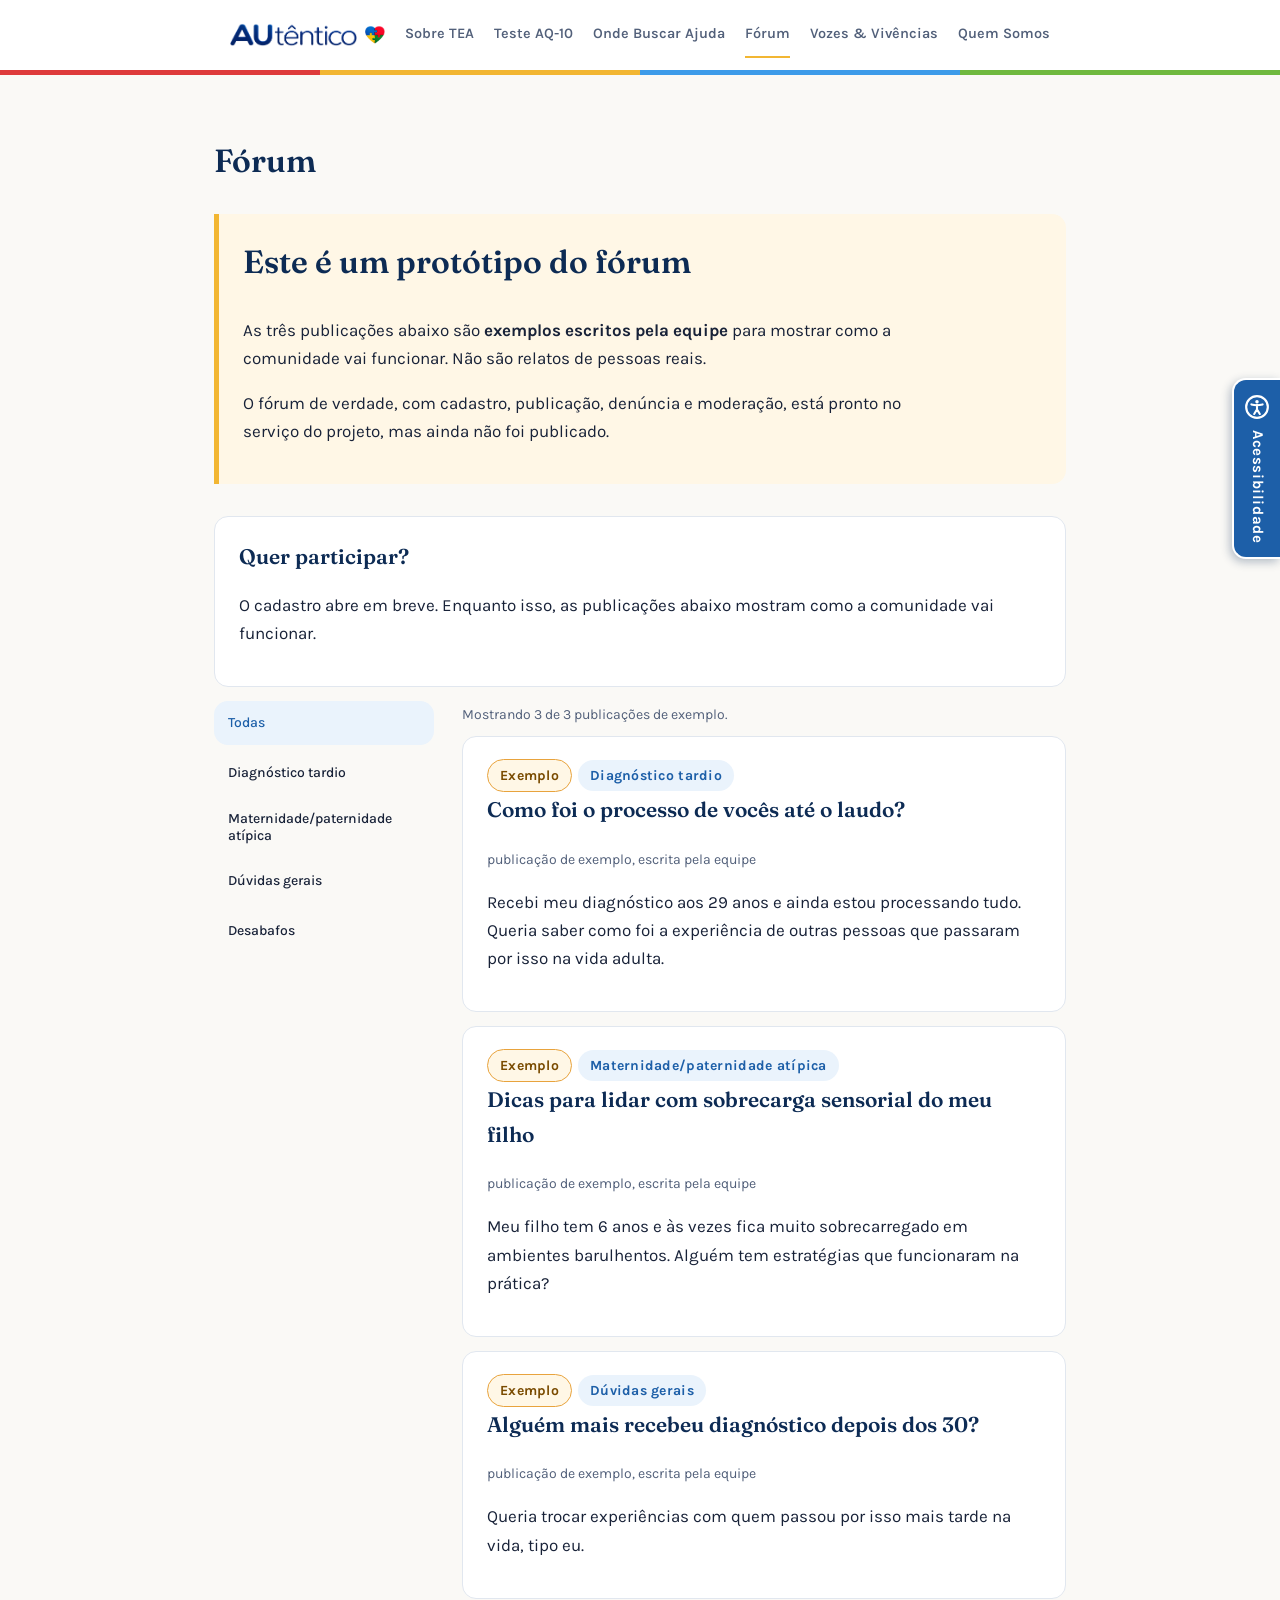
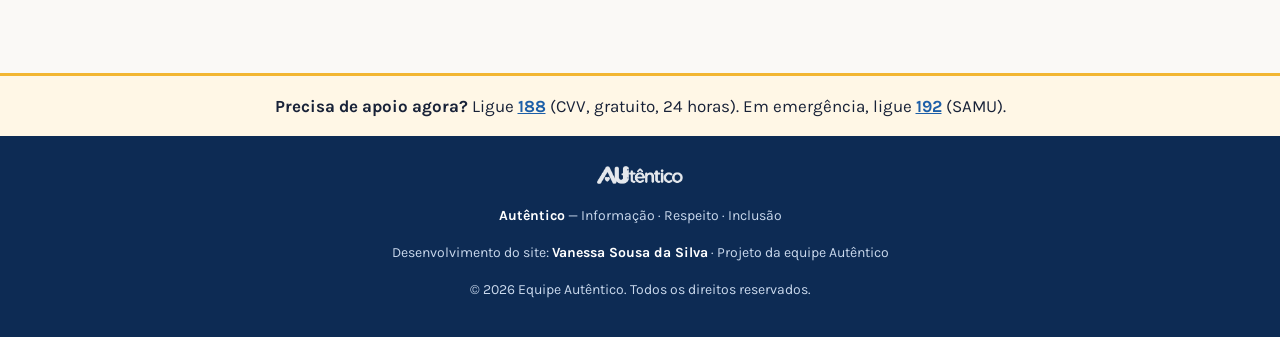
==== commit 26c1ad8b: "Add files via upload Entrevista da Francisca, VLibras e crédito de autoria" ====
--- a/forum.html
+++ b/forum.html
@@ -99,6 +99,8 @@
   <div class="container">
     <img src="assets/img/logo-wordmark.png" alt="Autêntico" class="footer-logo">
     <p><strong>Autêntico</strong> — Informação · Respeito · Inclusão</p>
+    <p>Desenvolvimento do site: <strong>Vanessa Sousa da Silva</strong> · Projeto da equipe Autêntico</p>
+    <p>© 2026 Equipe Autêntico. Todos os direitos reservados.</p>
   </div>
 </footer>
 
@@ -131,5 +133,21 @@
 
 <script src="assets/js/config.js"></script>
 <script src="assets/js/forum-entrada.js"></script>
+<!-- VLibras: tradução automática do texto para Libras (plugin gratuito do governo federal). Se estiver sem internet, o botão simplesmente não aparece. -->
+<div vw class="enabled">
+  <div vw-access-button class="active"></div>
+  <div vw-plugin-wrapper>
+    <div class="vw-plugin-top-wrapper"></div>
+  </div>
+</div>
+<script src="https://vlibras.gov.br/app/vlibras-plugin.js" defer></script>
+<script>
+  window.addEventListener("load", function () {
+    if (window.VLibras && window.VLibras.Widget) {
+      new window.VLibras.Widget({ rootPath: "https://vlibras.gov.br/app", position: "L" });
+    }
+  });
+</script>
+
 </body>
 </html>
--- a/assets/css/style.css
+++ b/assets/css/style.css
@@ -926,3 +926,18 @@
 
 html.alto-contraste .apoio-agora { background: #fff; border-top: 3px solid #000; }
 html.alto-contraste .apoio-agora a { color: #00338D; }
+
+/* Entrevista publicada (Vozes & Vivências) */
+.entrevista-cab { display: flex; align-items: center; gap: 16px; margin: 4px 0 18px; }
+.entrevista-cab h3 { margin: 0; }
+.entrevista-papel { margin: 2px 0 0; color: var(--texto-suave); font-weight: 600; }
+.entrevista-avatar {
+  flex: 0 0 auto; width: 120px; height: 120px; border-radius: 50%;
+  object-fit: cover; border: 4px solid var(--azul-claro); background: var(--azul-claro);
+}
+.entrevista h4 { margin: 22px 0 6px; color: var(--azul); font-size: 1.0625rem; }
+.entrevista-frase {
+  margin: 8px 0 0; padding: 14px 18px; background: var(--azul-claro);
+  border-left: 5px solid var(--peca-amarelo); border-radius: 0 var(--radius) var(--radius) 0;
+}
+.entrevista-frase p { margin: 0; }
